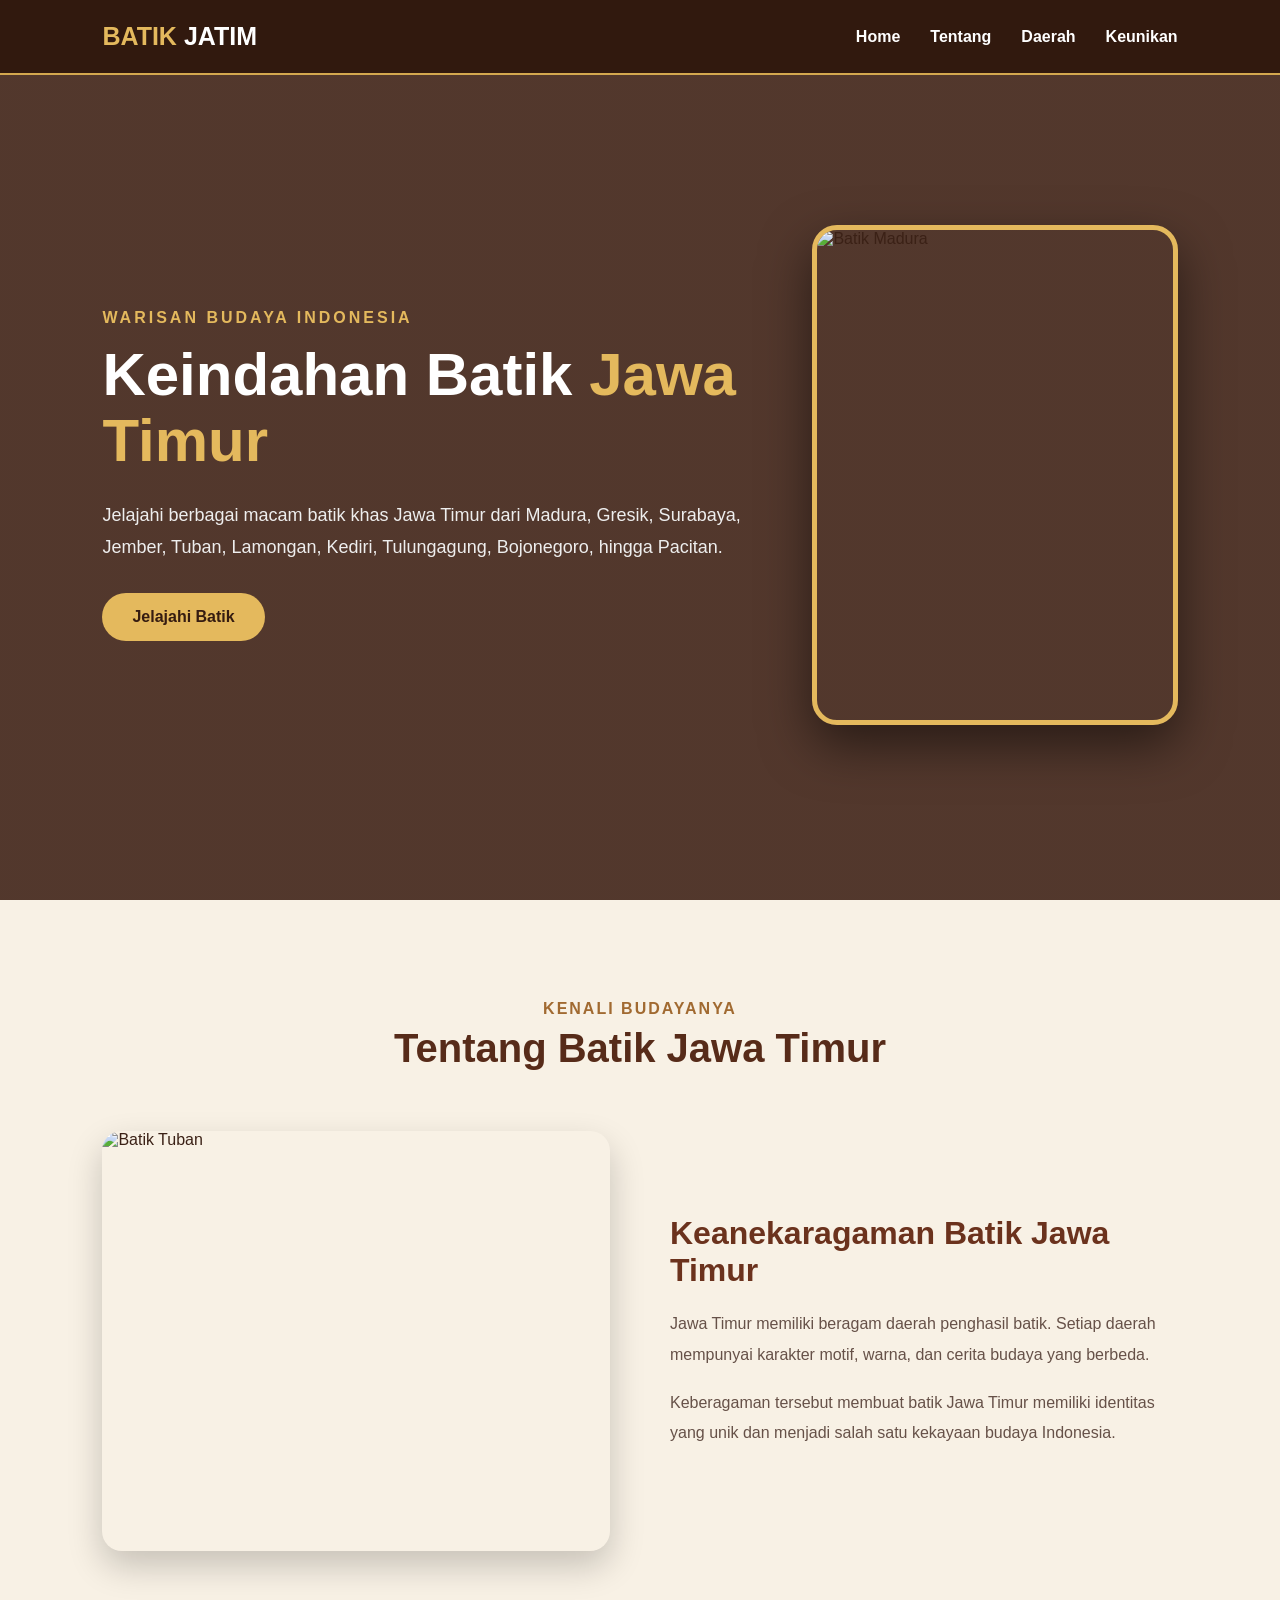
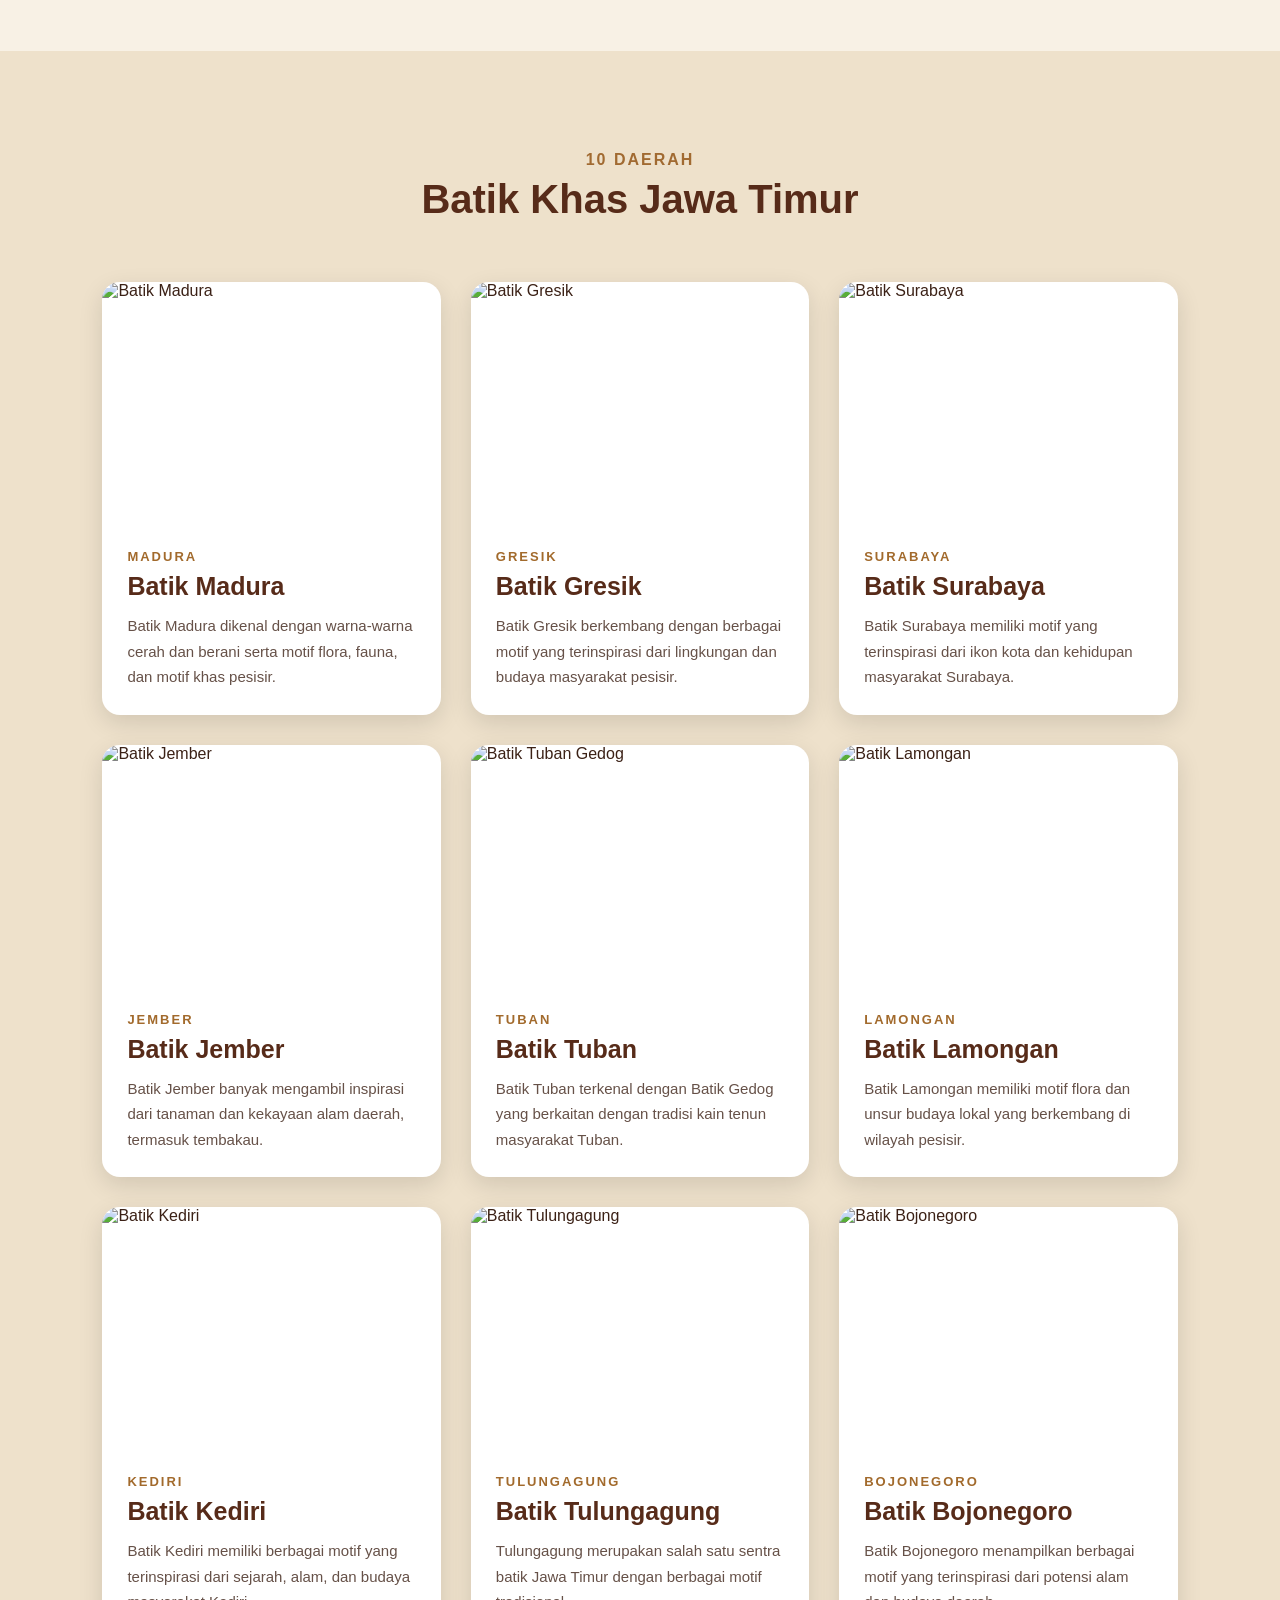
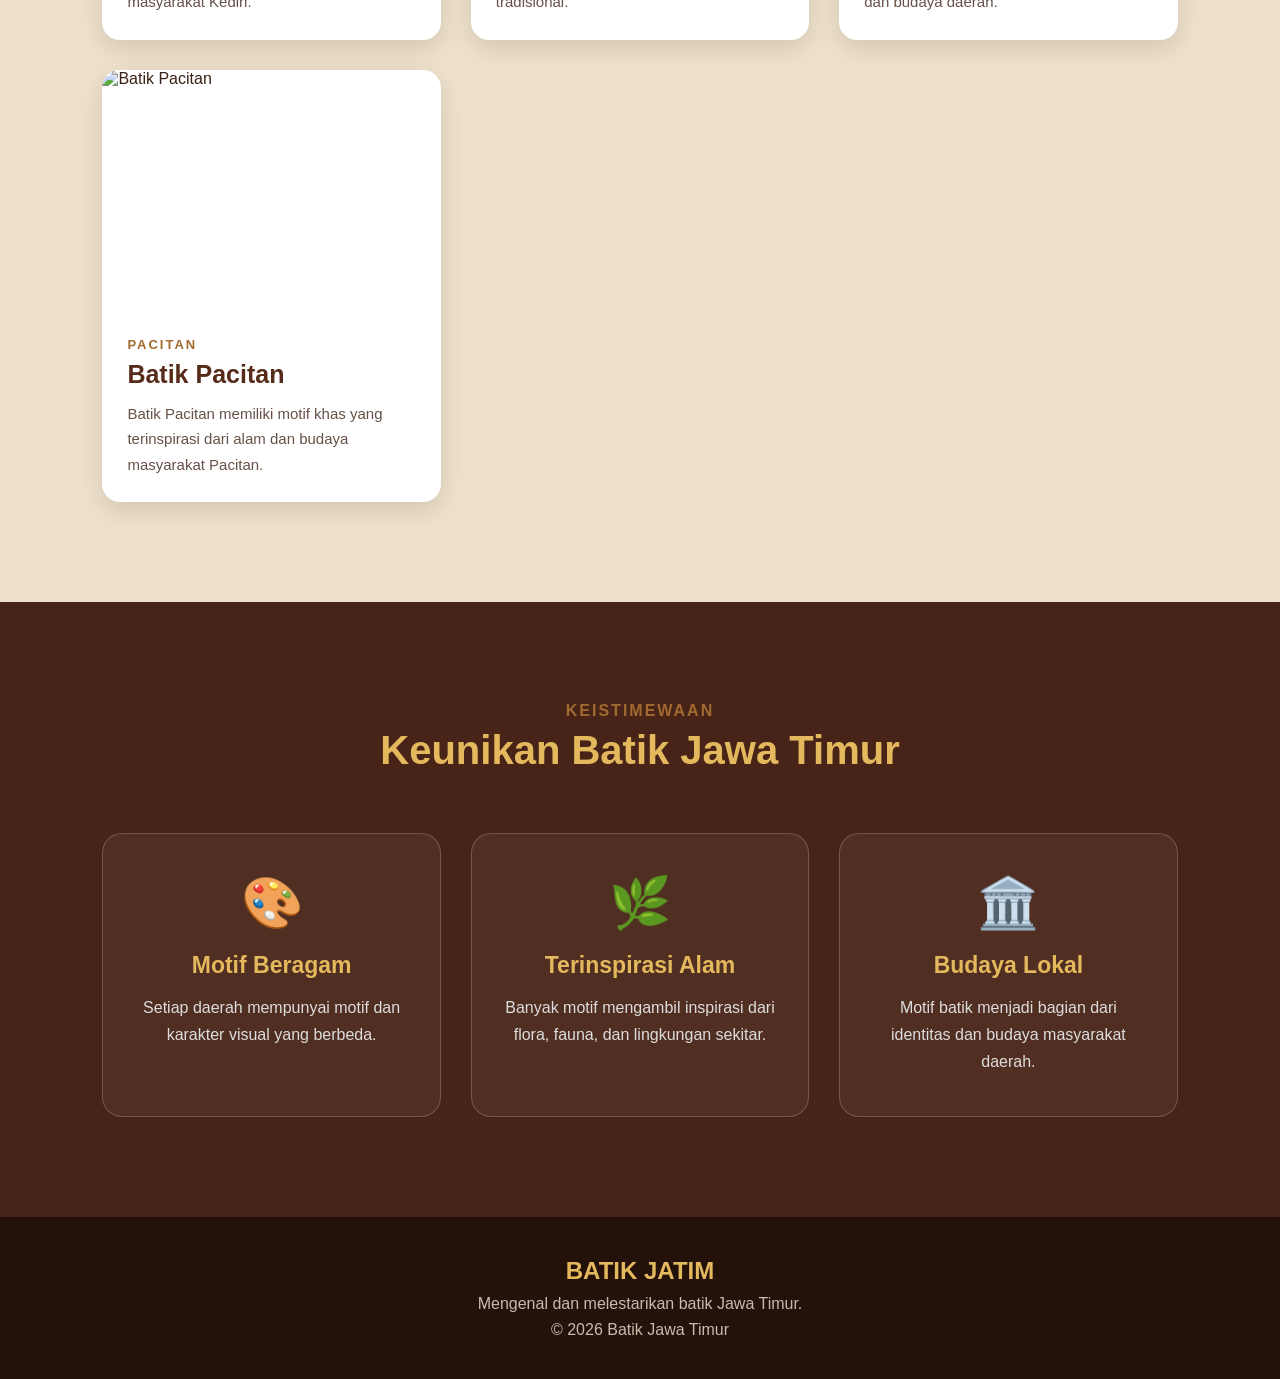
==== index.html @ 62cecf6c "Add files via upload" ====
<!DOCTYPE html>
<html lang="id">
<head>
    <meta charset="UTF-8">
    <meta name="viewport" content="width=device-width, initial-scale=1.0">

    <title>Batik Jawa Timur</title>

    <link rel="stylesheet" href="style.css">
</head>

<body>

    <!-- NAVBAR -->
    <header>
        <nav class="navbar">

            <div class="logo">
                BATIK <span>JATIM</span>
            </div>

            <ul class="nav-menu">
                <li><a href="#home">Home</a></li>
                <li><a href="#tentang">Tentang</a></li>
                <li><a href="#daerah">Daerah</a></li>
                <li><a href="#keunikan">Keunikan</a></li>
            </ul>

        </nav>
    </header>


    <!-- HERO -->
    <section class="hero" id="home">

        <div class="hero-content">

            <p class="subtitle">WARISAN BUDAYA INDONESIA</p>

            <h1>
                Keindahan Batik
                <span>Jawa Timur</span>
            </h1>

            <p>
                Jelajahi berbagai macam batik khas Jawa Timur
                dari Madura, Gresik, Surabaya, Jember, Tuban,
                Lamongan, Kediri, Tulungagung, Bojonegoro,
                hingga Pacitan.
            </p>

            <a href="#daerah" class="btn">
                Jelajahi Batik
            </a>

        </div>

        <div class="hero-image">
            <img src="images/madura.jpg" alt="Batik Madura">
        </div>

    </section>


    <!-- TENTANG -->
    <section id="tentang" class="section">

        <div class="title">
            <p>KENALI BUDAYANYA</p>
            <h2>Tentang Batik Jawa Timur</h2>
        </div>

        <div class="about">

            <div class="about-image">
                <img src="images/tuban.jpg" alt="Batik Tuban">
            </div>

            <div class="about-text">

                <h3>Keanekaragaman Batik Jawa Timur</h3>

                <p>
                    Jawa Timur memiliki beragam daerah penghasil
                    batik. Setiap daerah mempunyai karakter motif,
                    warna, dan cerita budaya yang berbeda.
                </p>

                <p>
                    Keberagaman tersebut membuat batik Jawa Timur
                    memiliki identitas yang unik dan menjadi salah
                    satu kekayaan budaya Indonesia.
                </p>

            </div>

        </div>

    </section>


    <!-- DAERAH -->
    <section id="daerah" class="section daerah">

        <div class="title">
            <p>10 DAERAH</p>
            <h2>Batik Khas Jawa Timur</h2>
        </div>

        <div class="batik-grid">


            <!-- MADURA -->
            <div class="card">

                <div class="card-image">
                    <img src="images/madura.jpg" alt="Batik Madura">
                </div>

                <div class="card-content">

                    <span>MADURA</span>

                    <h3>Batik Madura</h3>

                    <p>
                        Batik Madura dikenal dengan warna-warna
                        cerah dan berani serta motif flora,
                        fauna, dan motif khas pesisir.
                    </p>

                </div>

            </div>


            <!-- GRESIK -->
            <div class="card">

                <div class="card-image">
                    <img src="images/gersik.jpg" alt="Batik Gresik">
                </div>

                <div class="card-content">

                    <span>GRESIK</span>

                    <h3>Batik Gresik</h3>

                    <p>
                        Batik Gresik berkembang dengan berbagai
                        motif yang terinspirasi dari lingkungan
                        dan budaya masyarakat pesisir.
                    </p>

                </div>

            </div>


            <!-- SURABAYA -->
            <div class="card">

                <div class="card-image">
                    <img src="images/surabaya.jpg" alt="Batik Surabaya">
                </div>

                <div class="card-content">

                    <span>SURABAYA</span>

                    <h3>Batik Surabaya</h3>

                    <p>
                        Batik Surabaya memiliki motif yang
                        terinspirasi dari ikon kota dan kehidupan
                        masyarakat Surabaya.
                    </p>

                </div>

            </div>


            <!-- JEMBER -->
            <div class="card">

                <div class="card-image">
                    <img src="images/jember.jpg" alt="Batik Jember">
                </div>

                <div class="card-content">

                    <span>JEMBER</span>

                    <h3>Batik Jember</h3>

                    <p>
                        Batik Jember banyak mengambil inspirasi
                        dari tanaman dan kekayaan alam daerah,
                        termasuk tembakau.
                    </p>

                </div>

            </div>


            <!-- TUBAN -->
            <div class="card">

                <div class="card-image">
                    <img src="images/tuban.jpg" alt="Batik Tuban Gedog">
                </div>

                <div class="card-content">

                    <span>TUBAN</span>

                    <h3>Batik Tuban</h3>

                    <p>
                        Batik Tuban terkenal dengan Batik Gedog
                        yang berkaitan dengan tradisi kain tenun
                        masyarakat Tuban.
                    </p>

                </div>

            </div>


            <!-- LAMONGAN -->
            <div class="card">

                <div class="card-image">
                    <img src="images/lamongan.jpg" alt="Batik Lamongan">
                </div>

                <div class="card-content">

                    <span>LAMONGAN</span>

                    <h3>Batik Lamongan</h3>

                    <p>
                        Batik Lamongan memiliki motif flora
                        dan unsur budaya lokal yang berkembang
                        di wilayah pesisir.
                    </p>

                </div>

            </div>


            <!-- KEDIRI -->
            <div class="card">

                <div class="card-image">
                    <img src="images/kediri.jpg" alt="Batik Kediri">
                </div>

                <div class="card-content">

                    <span>KEDIRI</span>

                    <h3>Batik Kediri</h3>

                    <p>
                        Batik Kediri memiliki berbagai motif
                        yang terinspirasi dari sejarah, alam,
                        dan budaya masyarakat Kediri.
                    </p>

                </div>

            </div>


            <!-- TULUNGAGUNG -->
            <div class="card">

                <div class="card-image">
                    <img src="images/tulungagung.jpg" alt="Batik Tulungagung">
                </div>

                <div class="card-content">

                    <span>TULUNGAGUNG</span>

                    <h3>Batik Tulungagung</h3>

                    <p>
                        Tulungagung merupakan salah satu sentra
                        batik Jawa Timur dengan berbagai motif
                        tradisional.
                    </p>

                </div>

            </div>


            <!-- BOJONEGORO -->
            <div class="card">

                <div class="card-image">
                    <img src="images/bojonegoro.jpg" alt="Batik Bojonegoro">
                </div>

                <div class="card-content">

                    <span>BOJONEGORO</span>

                    <h3>Batik Bojonegoro</h3>

                    <p>
                        Batik Bojonegoro menampilkan berbagai
                        motif yang terinspirasi dari potensi
                        alam dan budaya daerah.
                    </p>

                </div>

            </div>


            <!-- PACITAN -->
            <div class="card">

                <div class="card-image">
                    <img src="images/pacitan.jpg" alt="Batik Pacitan">
                </div>

                <div class="card-content">

                    <span>PACITAN</span>

                    <h3>Batik Pacitan</h3>

                    <p>
                        Batik Pacitan memiliki motif khas yang
                        terinspirasi dari alam dan budaya
                        masyarakat Pacitan.
                    </p>

                </div>

            </div>

        </div>

    </section>


    <!-- KEUNIKAN -->
    <section id="keunikan" class="keunikan">

        <div class="title">
            <p>KEISTIMEWAAN</p>
            <h2>Keunikan Batik Jawa Timur</h2>
        </div>

        <div class="feature-grid">

            <div class="feature">
                <div>🎨</div>
                <h3>Motif Beragam</h3>
                <p>
                    Setiap daerah mempunyai motif dan karakter
                    visual yang berbeda.
                </p>
            </div>

            <div class="feature">
                <div>🌿</div>
                <h3>Terinspirasi Alam</h3>
                <p>
                    Banyak motif mengambil inspirasi dari flora,
                    fauna, dan lingkungan sekitar.
                </p>
            </div>

            <div class="feature">
                <div>🏛️</div>
                <h3>Budaya Lokal</h3>
                <p>
                    Motif batik menjadi bagian dari identitas
                    dan budaya masyarakat daerah.
                </p>
            </div>

        </div>

    </section>


    <!-- FOOTER -->
    <footer>

        <h2>BATIK JATIM</h2>

        <p>
            Mengenal dan melestarikan batik Jawa Timur.
        </p>

        <p>
            © 2026 Batik Jawa Timur
        </p>

    </footer>

</body>
</html>
---- style.css ----
/* =========================
   RESET
========================= */

* {
    margin: 0;
    padding: 0;
    box-sizing: border-box;
}

html {
    scroll-behavior: smooth;
}

body {
    font-family: "Segoe UI", Arial, sans-serif;
    background: #f8f1e5;
    color: #3b2116;
}


/* =========================
   NAVBAR
========================= */

header {
    position: fixed;
    width: 100%;
    top: 0;
    z-index: 1000;
}

.navbar {
    height: 75px;
    padding: 0 8%;

    display: flex;
    justify-content: space-between;
    align-items: center;

    background: rgba(48, 24, 14, 0.96);

    border-bottom: 2px solid #d4a84f;
}

.logo {
    font-size: 25px;
    font-weight: 800;
    color: #e4b95d;
}

.logo span {
    color: white;
}

.nav-menu {
    display: flex;
    gap: 30px;
    list-style: none;
}

.nav-menu a {
    text-decoration: none;
    color: white;
    font-weight: 600;

    transition: 0.3s;
}

.nav-menu a:hover {
    color: #e4b95d;
}


/* =========================
   HERO
========================= */

.hero {
    min-height: 100vh;

    padding: 130px 8% 80px;

    display: flex;
    align-items: center;
    justify-content: space-between;

    gap: 60px;

    background:
        linear-gradient(
            rgba(55, 25, 14, 0.86),
            rgba(55, 25, 14, 0.86)
        ),
        url("images/madura.jpg");

    background-size: cover;
    background-position: center;
}

.hero-content {
    max-width: 650px;
    color: white;
}

.subtitle {
    color: #e4b95d;
    font-weight: bold;
    letter-spacing: 3px;
    margin-bottom: 15px;
}

.hero h1 {
    font-size: 60px;
    line-height: 1.1;
    margin-bottom: 25px;
}

.hero h1 span {
    color: #e4b95d;
}

.hero p:not(.subtitle) {
    font-size: 18px;
    line-height: 1.8;
    color: #eee;
    margin-bottom: 30px;
}

.btn {
    display: inline-block;

    padding: 15px 30px;

    border-radius: 30px;

    background: #e4b95d;
    color: #351c11;

    text-decoration: none;
    font-weight: bold;

    transition: 0.3s;
}

.btn:hover {
    transform: translateY(-4px);
    background: white;
}

.hero-image {
    width: 430px;
    height: 500px;

    overflow: hidden;

    border-radius: 25px;

    border: 5px solid #e4b95d;

    box-shadow: 0 20px 50px rgba(0,0,0,.5);
}

.hero-image img {
    width: 100%;
    height: 100%;

    object-fit: cover;

    transition: 0.5s;
}

.hero-image:hover img {
    transform: scale(1.08);
}


/* =========================
   SECTION
========================= */

.section {
    padding: 100px 8%;
}

.title {
    text-align: center;
    margin-bottom: 60px;
}

.title p {
    color: #a16a31;
    font-weight: bold;
    letter-spacing: 2px;
}

.title h2 {
    font-size: 40px;
    color: #572b19;
    margin-top: 8px;
}


/* =========================
   ABOUT
========================= */

.about {
    display: grid;

    grid-template-columns: 1fr 1fr;

    align-items: center;

    gap: 60px;
}

.about-image {
    height: 420px;

    overflow: hidden;

    border-radius: 20px;

    box-shadow: 0 15px 35px rgba(0,0,0,.2);
}

.about-image img {
    width: 100%;
    height: 100%;

    object-fit: cover;

    transition: .5s;
}

.about-image:hover img {
    transform: scale(1.05);
}

.about-text h3 {
    font-size: 32px;

    color: #6b321d;

    margin-bottom: 20px;
}

.about-text p {
    line-height: 1.9;

    color: #665148;

    margin-bottom: 18px;
}


/* =========================
   BATIK CARD
========================= */

.daerah {
    background: #eee1cb;
}

.batik-grid {
    display: grid;

    grid-template-columns:
        repeat(3, 1fr);

    gap: 30px;
}

.card {
    background: white;

    border-radius: 18px;

    overflow: hidden;

    box-shadow:
        0 8px 25px rgba(0,0,0,.12);

    transition: .4s;
}

.card:hover {
    transform: translateY(-10px);

    box-shadow:
        0 18px 35px rgba(0,0,0,.2);
}

.card-image {
    height: 240px;

    overflow: hidden;
}

.card-image img {
    width: 100%;
    height: 100%;

    object-fit: cover;

    transition: .5s;
}

.card:hover .card-image img {
    transform: scale(1.08);
}

.card-content {
    padding: 25px;
}

.card-content span {
    display: inline-block;

    color: #a26a2c;

    font-size: 13px;

    font-weight: bold;

    letter-spacing: 2px;

    margin-bottom: 8px;
}

.card-content h3 {
    font-size: 25px;

    color: #572b19;

    margin-bottom: 12px;
}

.card-content p {
    color: #665148;

    line-height: 1.7;

    font-size: 15px;
}


/* =========================
   KEUNIKAN
========================= */

.keunikan {
    padding: 100px 8%;

    background: #482317;
}

.keunikan .title h2 {
    color: #e4b95d;
}

.feature-grid {
    display: grid;

    grid-template-columns:
        repeat(3, 1fr);

    gap: 30px;
}

.feature {
    padding: 40px 30px;

    text-align: center;

    color: white;

    border: 1px solid rgba(255,255,255,.2);

    border-radius: 20px;

    background: rgba(255,255,255,.05);

    transition: .3s;
}

.feature:hover {
    transform: translateY(-8px);

    background: rgba(255,255,255,.1);
}

.feature div {
    font-size: 50px;

    margin-bottom: 20px;
}

.feature h3 {
    color: #e4b95d;

    font-size: 23px;

    margin-bottom: 15px;
}

.feature p {
    color: #ddd;

    line-height: 1.7;
}


/* =========================
   FOOTER
========================= */

footer {
    padding: 40px;

    text-align: center;

    background: #241109;

    color: white;
}

footer h2 {
    color: #e4b95d;

    margin-bottom: 10px;
}

footer p {
    color: #cbb9ae;

    margin-top: 8px;
}


/* =========================
   RESPONSIVE
========================= */

@media (max-width: 1000px) {

    .hero {
        flex-direction: column;

        text-align: center;
    }

    .hero-image {
        width: 350px;
        height: 400px;
    }

    .about {
        grid-template-columns: 1fr;
    }

    .batik-grid {
        grid-template-columns: repeat(2, 1fr);
    }

    .feature-grid {
        grid-template-columns: repeat(2, 1fr);
    }
}


@media (max-width: 650px) {

    .navbar {
        padding: 0 5%;
    }

    .nav-menu {
        display: none;
    }

    .hero {
        padding: 120px 5% 60px;
    }

    .hero h1 {
        font-size: 42px;
    }

    .hero-image {
        width: 100%;
        height: 350px;
    }

    .section,
    .keunikan {
        padding: 70px 5%;
    }

    .title h2 {
        font-size: 30px;
    }

    .batik-grid,
    .feature-grid {
        grid-template-columns: 1fr;
    }

    .about-image {
        height: 300px;
    }
}
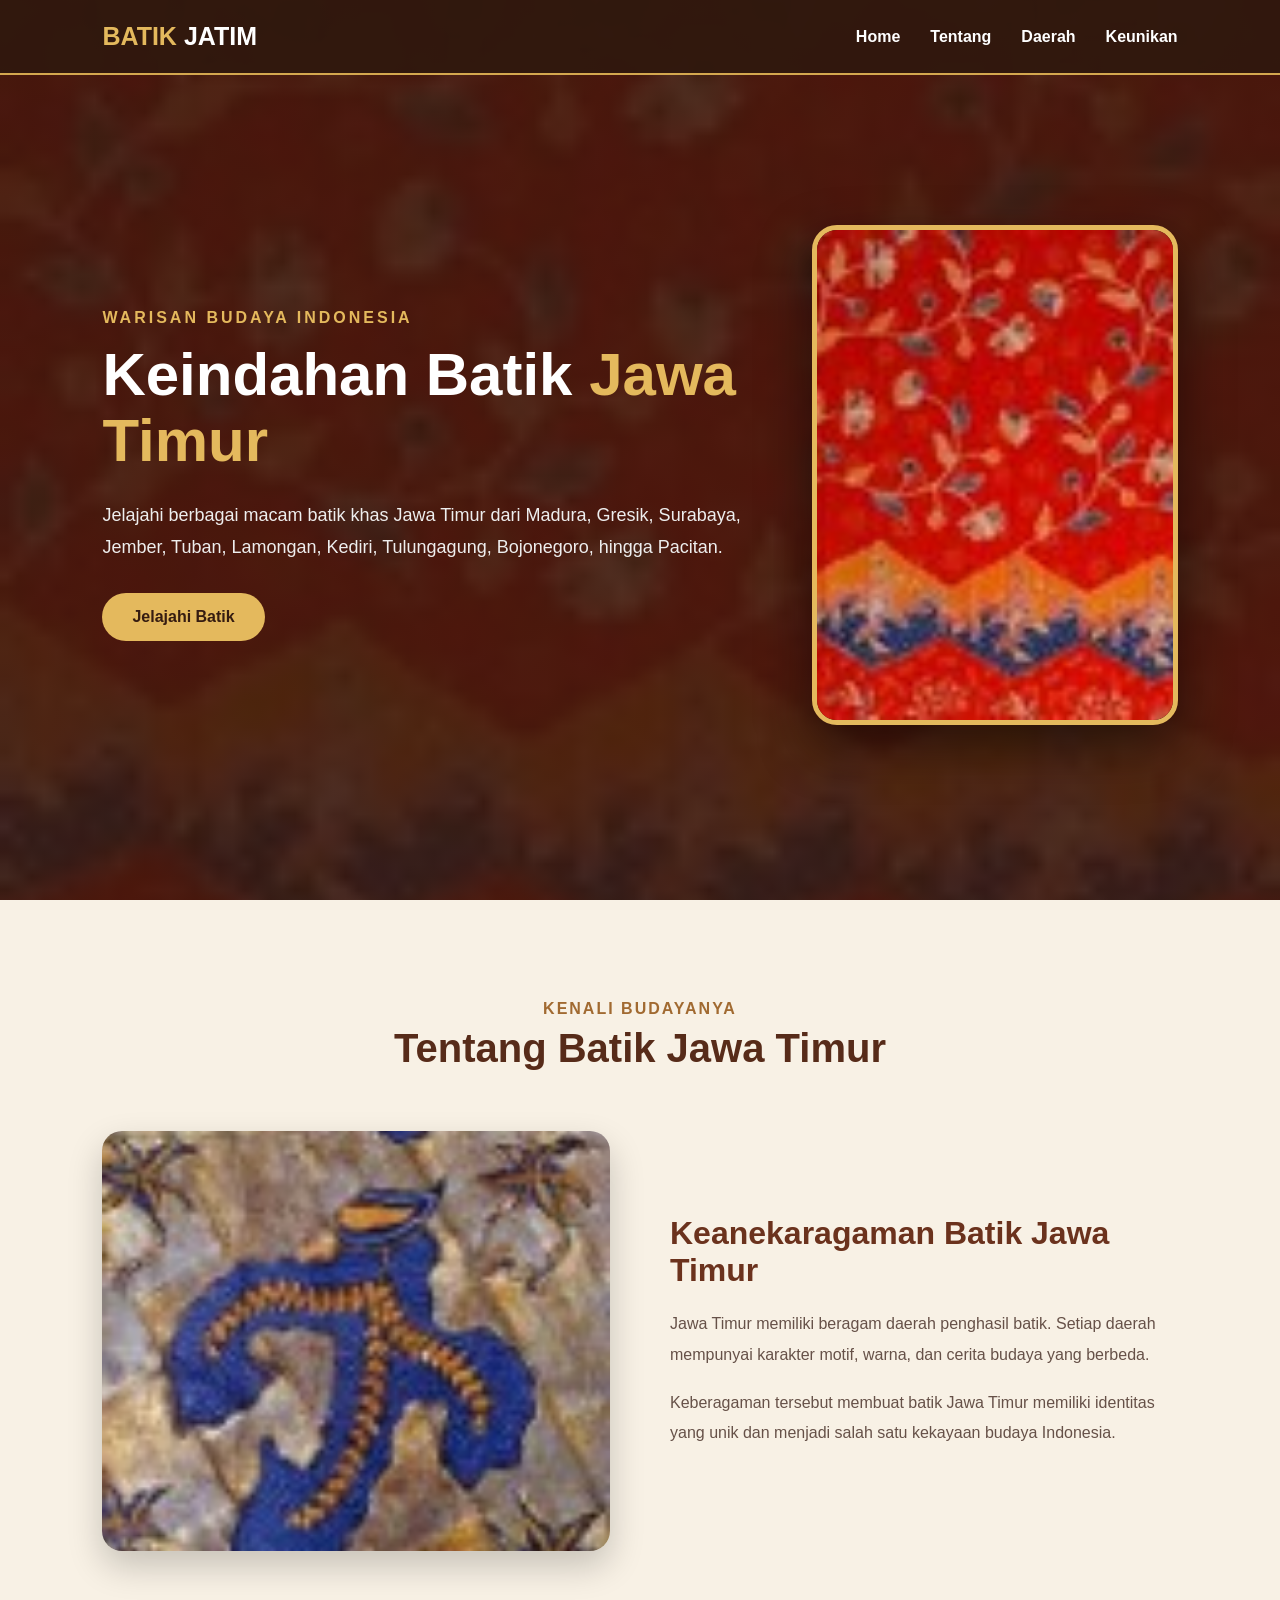
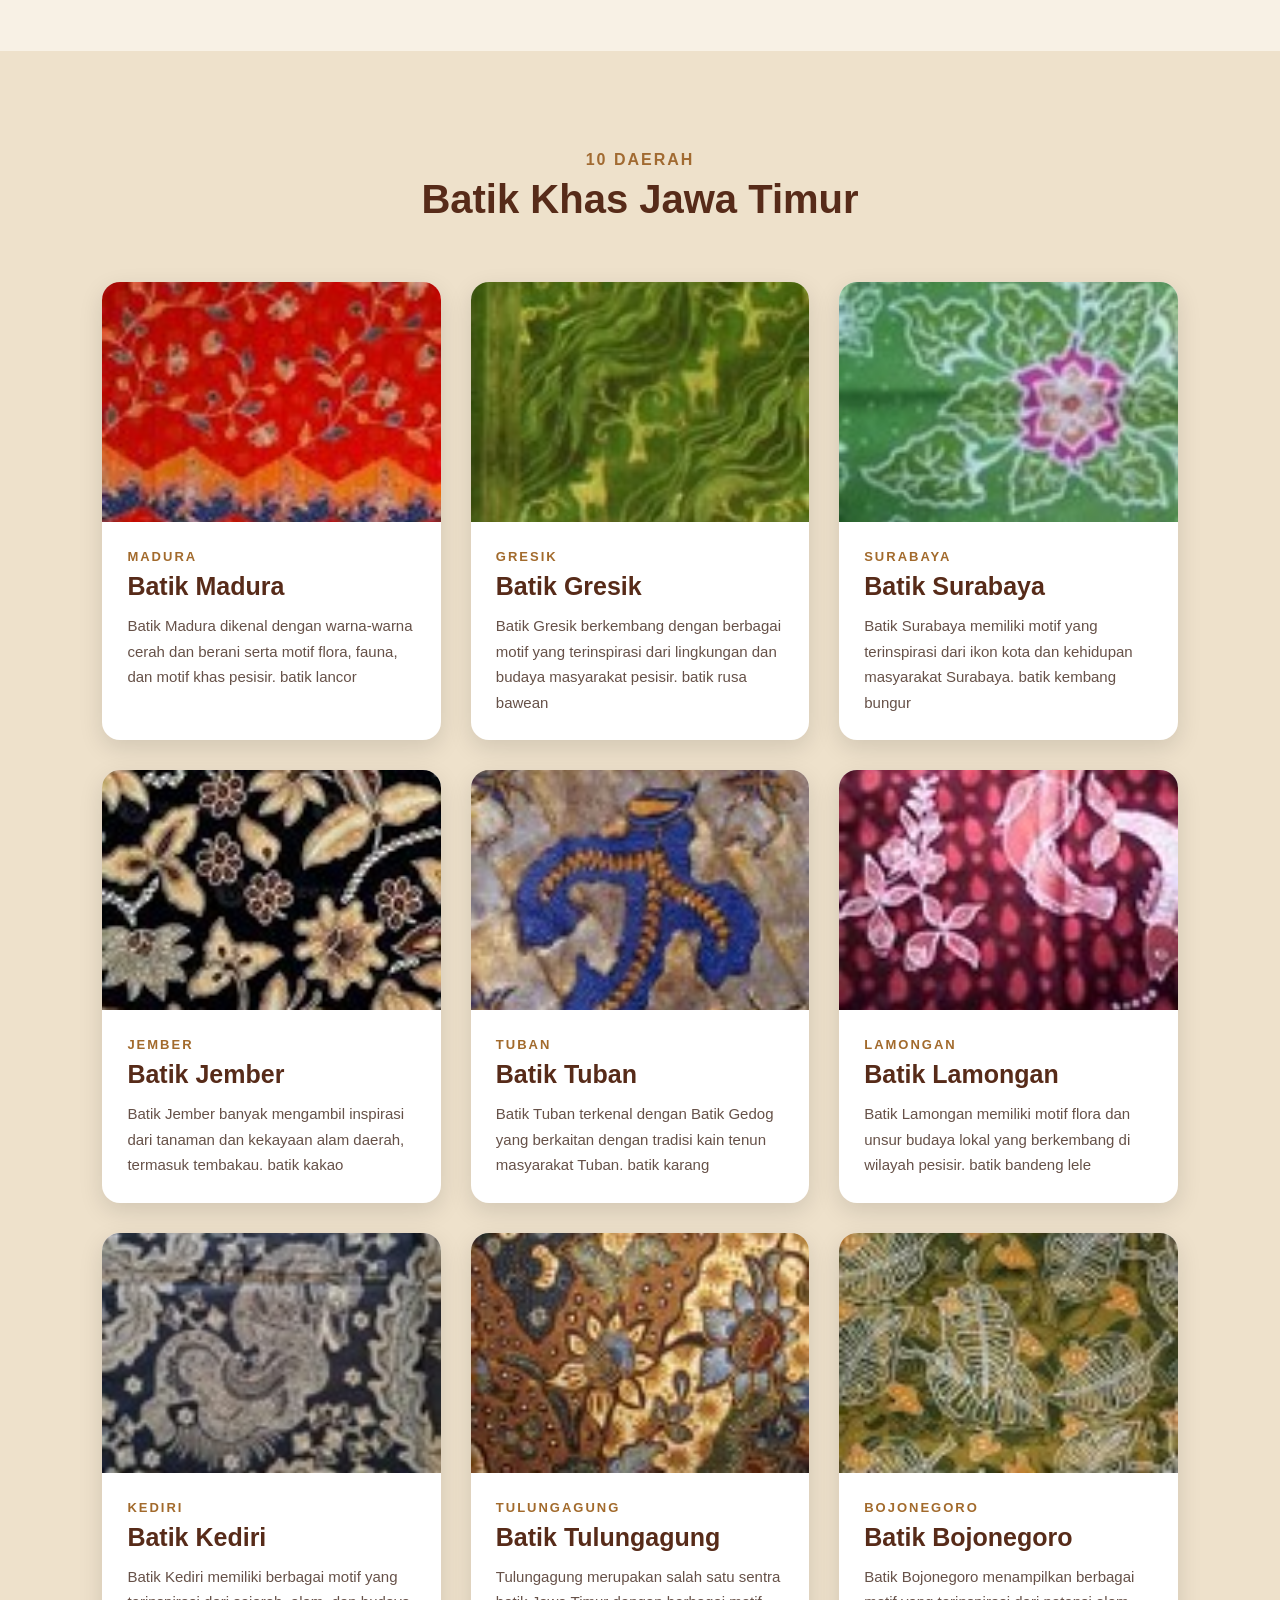
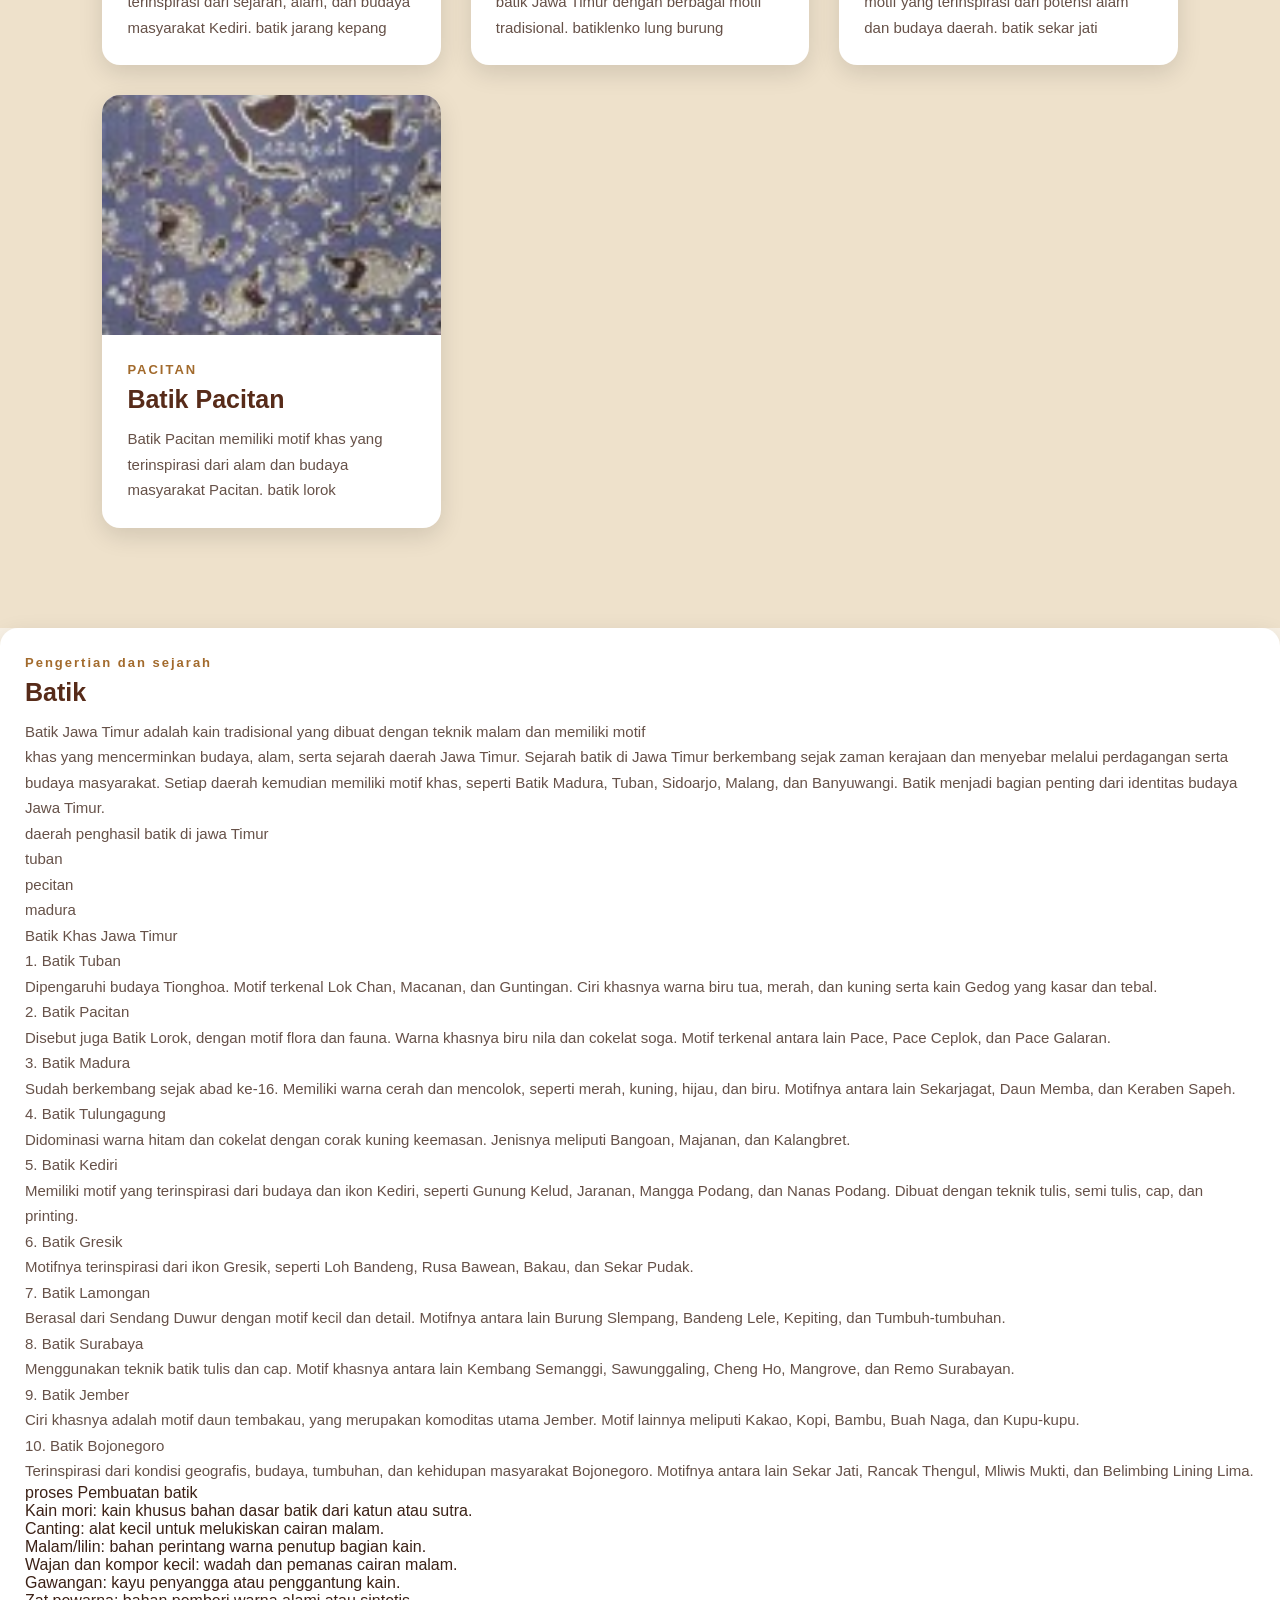
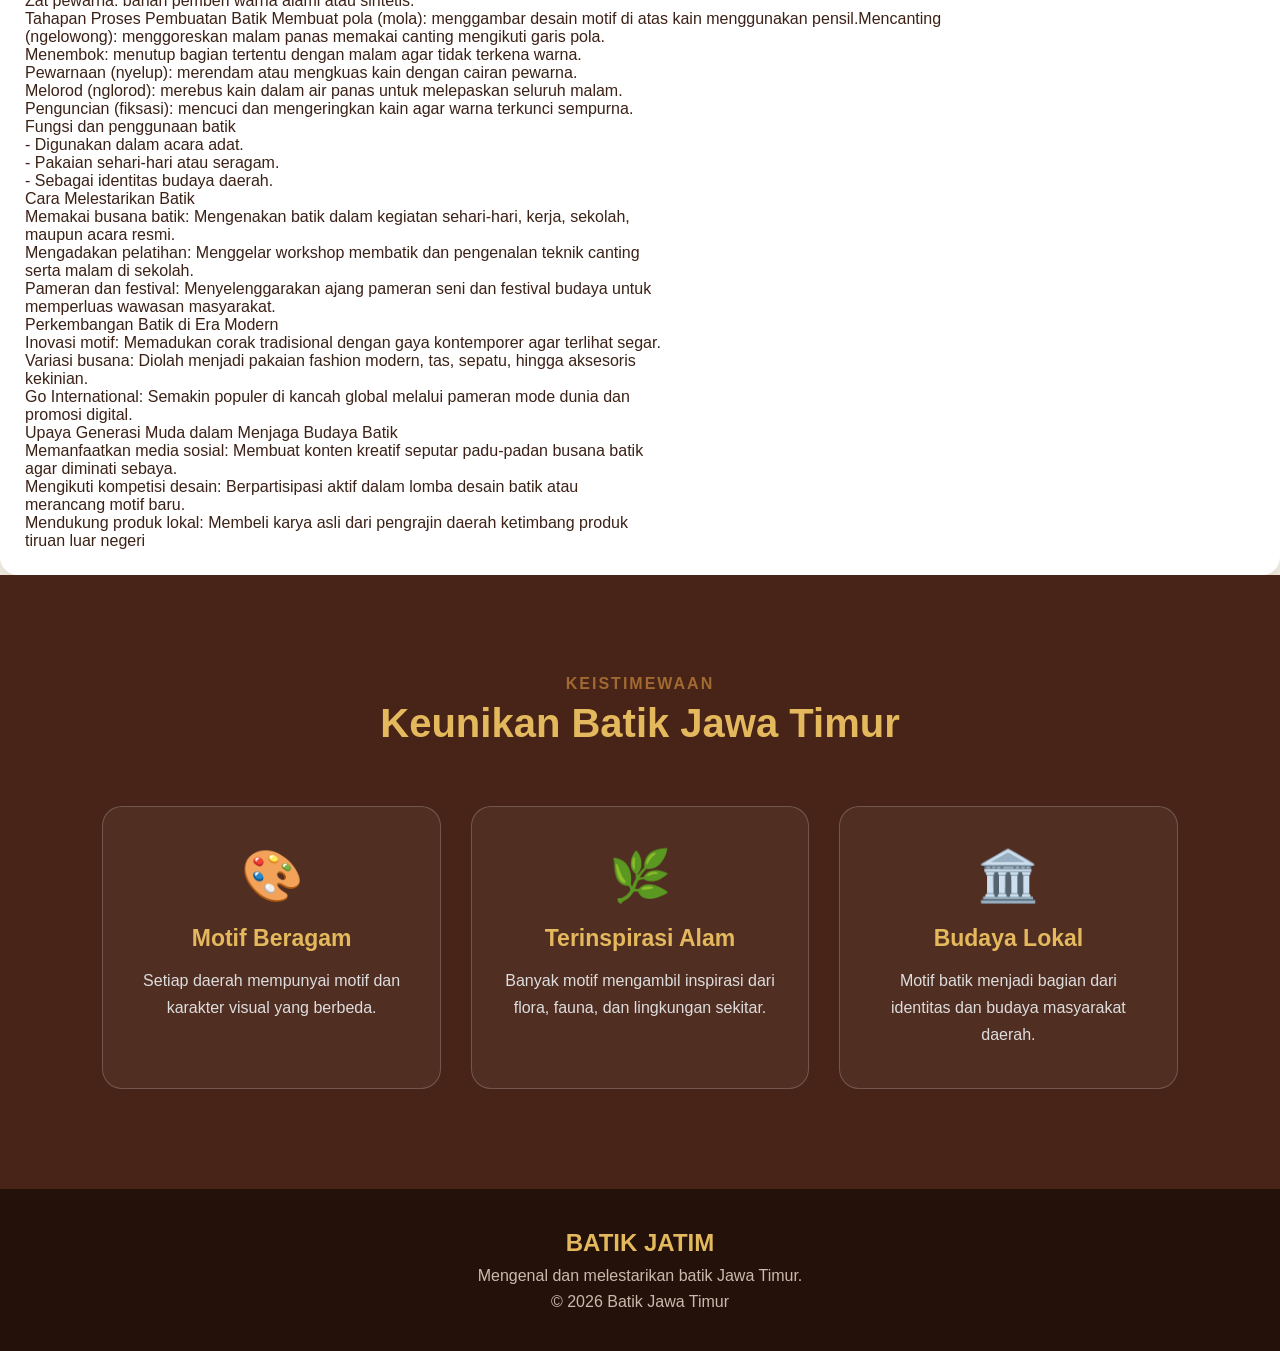
==== commit 6bab0f3d: "Update index.html" ====
--- a/index.html
+++ b/index.html
@@ -127,6 +127,7 @@
                         Batik Madura dikenal dengan warna-warna
                         cerah dan berani serta motif flora,
                         fauna, dan motif khas pesisir.
+                        batik lancor
                     </p>
 
                 </div>
@@ -151,6 +152,7 @@
                         Batik Gresik berkembang dengan berbagai
                         motif yang terinspirasi dari lingkungan
                         dan budaya masyarakat pesisir.
+                        batik rusa bawean
                     </p>
 
                 </div>
@@ -175,6 +177,7 @@
                         Batik Surabaya memiliki motif yang
                         terinspirasi dari ikon kota dan kehidupan
                         masyarakat Surabaya.
+                        batik kembang bungur
                     </p>
 
                 </div>
@@ -199,6 +202,7 @@
                         Batik Jember banyak mengambil inspirasi
                         dari tanaman dan kekayaan alam daerah,
                         termasuk tembakau.
+                        batik kakao
                     </p>
 
                 </div>
@@ -223,6 +227,7 @@
                         Batik Tuban terkenal dengan Batik Gedog
                         yang berkaitan dengan tradisi kain tenun
                         masyarakat Tuban.
+                        batik karang
                     </p>
 
                 </div>
@@ -247,6 +252,7 @@
                         Batik Lamongan memiliki motif flora
                         dan unsur budaya lokal yang berkembang
                         di wilayah pesisir.
+                        batik bandeng lele
                     </p>
 
                 </div>
@@ -271,6 +277,7 @@
                         Batik Kediri memiliki berbagai motif
                         yang terinspirasi dari sejarah, alam,
                         dan budaya masyarakat Kediri.
+                        batik jarang kepang
                     </p>
 
                 </div>
@@ -295,6 +302,7 @@
                         Tulungagung merupakan salah satu sentra
                         batik Jawa Timur dengan berbagai motif
                         tradisional.
+                        batiklenko lung burung
                     </p>
 
                 </div>
@@ -319,6 +327,7 @@
                         Batik Bojonegoro menampilkan berbagai
                         motif yang terinspirasi dari potensi
                         alam dan budaya daerah.
+                        batik sekar jati
                     </p>
 
                 </div>
@@ -343,6 +352,7 @@
                         Batik Pacitan memiliki motif khas yang
                         terinspirasi dari alam dan budaya
                         masyarakat Pacitan.
+                        batik lorok
                     </p>
 
                 </div>
@@ -352,7 +362,93 @@
         </div>
 
     </section>
-
+     <div class="card">
+
+                <div class="card-content">
+
+                    <span>Pengertian dan sejarah</span>
+
+                    <h3>Batik </h3>
+
+    <p>Batik Jawa Timur adalah kain tradisional yang dibuat dengan teknik malam dan memiliki motif<br>
+     khas yang mencerminkan budaya, alam, serta sejarah daerah Jawa Timur.
+     Sejarah batik di Jawa Timur berkembang sejak zaman kerajaan dan menyebar melalui perdagangan serta budaya masyarakat. Setiap daerah kemudian memiliki motif khas, seperti Batik Madura, Tuban, Sidoarjo, Malang, dan Banyuwangi.
+      Batik menjadi bagian penting dari identitas budaya Jawa Timur.<br>
+      daerah penghasil batik di jawa Timur <br>
+      tuban <br>
+      pecitan<br>
+      madura <br>
+    </p>
+    <p>Batik Khas Jawa Timur<br>
+
+1. Batik Tuban<br>
+    Dipengaruhi budaya Tionghoa. Motif terkenal Lok Chan, Macanan, dan Guntingan. Ciri khasnya warna biru tua, merah, dan kuning serta kain Gedog yang kasar dan tebal.<br>
+2. Batik Pacitan<br>
+    Disebut juga Batik Lorok, dengan motif flora dan fauna. Warna khasnya biru nila dan cokelat soga. Motif terkenal antara lain Pace, Pace Ceplok, dan Pace Galaran.<br>
+3. Batik Madura<br>
+    Sudah berkembang sejak abad ke-16. Memiliki warna cerah dan mencolok, seperti merah, kuning, hijau, dan biru. Motifnya antara lain Sekarjagat, Daun Memba, dan Keraben Sapeh.<br>
+4. Batik Tulungagung<br>
+    Didominasi warna hitam dan cokelat dengan corak kuning keemasan. Jenisnya meliputi Bangoan, Majanan, dan Kalangbret.<br>
+5. Batik Kediri<br>
+    Memiliki motif yang terinspirasi dari budaya dan ikon Kediri, seperti Gunung Kelud, Jaranan, Mangga Podang, dan Nanas Podang. Dibuat dengan teknik tulis, semi tulis, cap, dan printing.<br>
+6. Batik Gresik<br>
+    Motifnya terinspirasi dari ikon Gresik, seperti Loh Bandeng, Rusa Bawean, Bakau, dan Sekar Pudak.<br>
+7. Batik Lamongan<br>
+    Berasal dari Sendang Duwur dengan motif kecil dan detail. Motifnya antara lain Burung Slempang, Bandeng Lele, Kepiting, dan Tumbuh-tumbuhan.<br>
+8. Batik Surabaya<br>
+    Menggunakan teknik batik tulis dan cap. Motif khasnya antara lain Kembang Semanggi, Sawunggaling, Cheng Ho, Mangrove, dan Remo Surabayan.<br>
+9. Batik Jember<br>
+    Ciri khasnya adalah motif daun tembakau, yang merupakan komoditas utama Jember. Motif lainnya meliputi Kakao, Kopi, Bambu, Buah Naga, dan Kupu-kupu.<br>
+10. Batik Bojonegoro<br>
+    Terinspirasi dari kondisi geografis, budaya, tumbuhan, dan kehidupan masyarakat Bojonegoro. Motifnya antara lain Sekar Jati, Rancak Thengul, Mliwis Mukti, dan Belimbing Lining Lima.<br></p>
+proses Pembuatan batik <br>
+    Kain mori: kain khusus bahan dasar batik dari katun atau sutra.<br>
+Canting: alat kecil untuk melukiskan cairan malam.<br>
+Malam/lilin: bahan perintang warna penutup bagian kain.<br>
+Wajan dan kompor kecil: wadah dan pemanas cairan malam.<br>
+Gawangan: kayu penyangga atau penggantung kain.<br>
+Zat pewarna: bahan pemberi warna alami atau sintetis.<br>
+
+
+
+Tahapan Proses Pembuatan Batik
+
+Membuat pola (mola): menggambar desain motif di atas kain menggunakan pensil.Mencanting<br>
+ (ngelowong): menggoreskan malam panas memakai canting mengikuti garis pola.<br>
+Menembok: menutup bagian tertentu dengan malam agar tidak terkena warna.<br>
+Pewarnaan (nyelup): merendam atau mengkuas kain dengan cairan pewarna.<br>
+Melorod (nglorod): merebus kain dalam air panas untuk melepaskan seluruh malam.<br>
+Penguncian (fiksasi): mencuci dan mengeringkan kain agar warna terkunci sempurna.<br>
+
+Fungsi dan penggunaan batik <br>
+   - Digunakan dalam acara adat. <br>
+   - Pakaian sehari-hari atau seragam. <br>
+   - Sebagai identitas budaya daerah.<br>
+   Cara Melestarikan Batik<br>
+Memakai busana batik: Mengenakan batik dalam kegiatan sehari-hari, kerja, sekolah,<br>
+maupun acara resmi.<br>
+Mengadakan pelatihan: Menggelar workshop membatik dan pengenalan teknik canting<br>
+serta malam di sekolah.<br>
+Pameran dan festival: Menyelenggarakan ajang pameran seni dan festival budaya untuk<br>
+memperluas wawasan masyarakat. <br>
+Perkembangan Batik di Era Modern<br>
+Inovasi motif: Memadukan corak tradisional dengan gaya kontemporer agar terlihat segar.<br>
+Variasi busana: Diolah menjadi pakaian fashion modern, tas, sepatu, hingga aksesoris<br>
+kekinian.<br>
+Go International: Semakin populer di kancah global melalui pameran mode dunia dan<br>
+promosi digital. <br>
+Upaya Generasi Muda dalam Menjaga Budaya Batik<br>
+Memanfaatkan media sosial: Membuat konten kreatif seputar padu-padan busana batik<br>
+agar diminati sebaya.<br>
+Mengikuti kompetisi desain: Berpartisipasi aktif dalam lomba desain batik atau<br>
+merancang motif baru.<br>
+Mendukung produk lokal: Membeli karya asli dari pengrajin daerah ketimbang produk<br>
+tiruan luar negeri<br>
+                </div>
+
+            </div>
+
+        </div>
 
     <!-- KEUNIKAN -->
     <section id="keunikan" class="keunikan">
@@ -412,4 +508,4 @@
     </footer>
 
 </body>
-</html>+</html>
